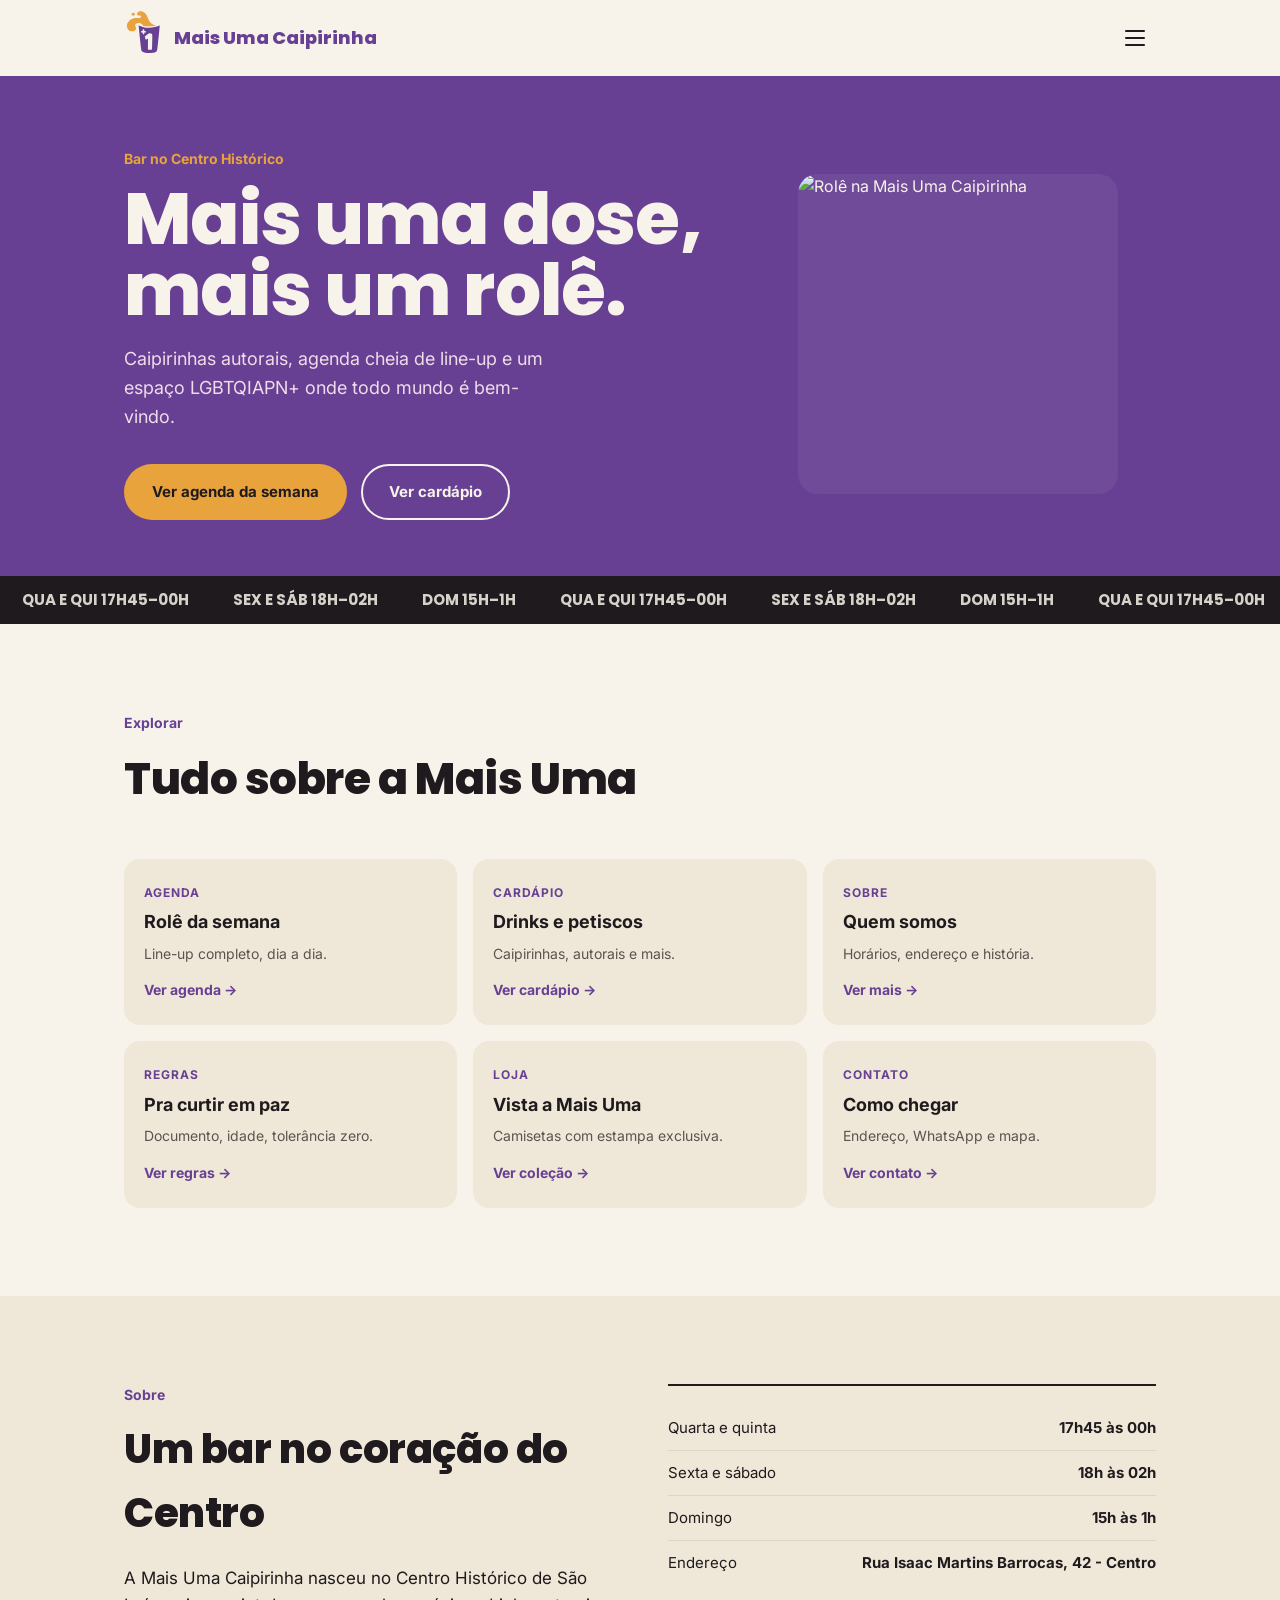
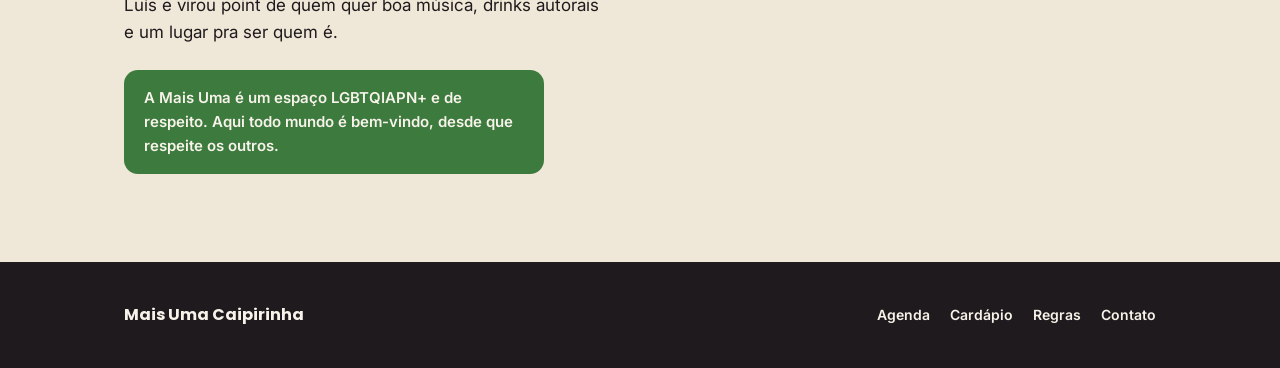
==== index.html @ 47f9c86f "primeiro commit" ====
<!DOCTYPE html>
<html lang="pt-BR">
<head>
<meta charset="UTF-8">
<meta name="viewport" content="width=device-width, initial-scale=1.0">
<meta name="color-scheme" content="light">
<meta name="description" content="Bar no Centro Histórico de São Luís. Caipirinhas autorais, agenda semanal de DJs e espaço LGBTQIAPN+.">
<link rel="icon" type="image/svg+xml" href="assets/img/favicon.svg">
<link rel="alternate icon" href="assets/img/favicon-32.png">
<link rel="apple-touch-icon" href="assets/img/apple-touch-icon.png">
<link rel="preconnect" href="https://fonts.googleapis.com">
<link rel="preconnect" href="https://fonts.gstatic.com" crossorigin>
<link href="https://fonts.googleapis.com/css2?family=Poppins:wght@700;800&family=Inter:wght@400;500;600;700&display=swap" rel="stylesheet">
<link rel="stylesheet" href="assets/css/styles.css">
<meta property="og:title" content="Mais Uma Caipirinha">
<meta property="og:description" content="Bar no Centro Histórico de São Luís. Caipirinhas autorais, agenda semanal de DJs e espaço LGBTQIAPN+.">
<meta property="og:type" content="website">
<meta property="og:locale" content="pt_BR">
<title>Mais Uma Caipirinha</title>
</head>
<body>

<header class="site-header">
  <div class="wrap header-row">
    <a href="index.html" class="nav-brand">
      <img src="assets/img/icon.svg" class="brand-icon" alt="Mais Uma Caipirinha">
      <span class="wordmark">Mais Uma Caipirinha</span>
    </a>
    <button class="menu-toggle" id="menuToggle" aria-expanded="false" aria-controls="siteMenu" aria-label="Abrir menu">
      <span class="bar"></span><span class="bar"></span><span class="bar"></span>
    </button>
  </div>
  <nav id="siteMenu" class="site-menu">
    <a href="index.html" class="active">Início</a>
    <a href="agenda.html">Agenda</a>
    <a href="cardapio.html">Cardápio</a>
    <a href="sobre.html">Sobre</a>
    <a href="regras.html">Regras</a>
    <a href="loja.html">Loja</a>
    <a href="contato.html">Contato</a>
    <a href="contato.html" class="menu-cta">Como chegar</a>
  </nav>
</header>

<header class="hero">
  <div class="wrap">
    <div>
      <div class="hero-eyebrow">Bar no Centro Histórico</div>
      <h1>Mais uma dose,<br>mais um rolê.</h1>
      <p>Caipirinhas autorais, agenda cheia de line-up e um espaço LGBTQIAPN+ onde todo mundo é bem-vindo.</p>
      <div class="hero-actions">
        <a href="agenda.html" class="btn btn-amber">Ver agenda da semana</a>
        <a href="cardapio.html" class="btn btn-outline">Ver cardápio</a>
      </div>
    </div>
    <div class="hero-photo">
      <img src="assets/img/roles/role-1.png" alt="Rolê na Mais Uma Caipirinha" class="active">
      <img src="assets/img/roles/role-2.png" alt="Rolê na Mais Uma Caipirinha">
      <img src="assets/img/roles/role-3.png" alt="Rolê na Mais Uma Caipirinha">
      <img src="assets/img/roles/role-4.png" alt="Rolê na Mais Uma Caipirinha">
      <img src="assets/img/roles/role-5.png" alt="Rolê na Mais Uma Caipirinha">
      <img src="assets/img/roles/role-6.png" alt="Rolê na Mais Uma Caipirinha">
    </div>
  </div>
  <div class="hero-strip">
  <div class="hero-strip-track">
    <span>QUA E QUI 17H45–00H</span><span>SEX E SÁB 18H–02H</span><span>DOM 15H–1H</span>
    <span>QUA E QUI 17H45–00H</span><span>SEX E SÁB 18H–02H</span><span>DOM 15H–1H</span>
    <span>QUA E QUI 17H45–00H</span><span>SEX E SÁB 18H–02H</span><span>DOM 15H–1H</span>
    <span>QUA E QUI 17H45–00H</span><span>SEX E SÁB 18H–02H</span><span>DOM 15H–1H</span>
  </div>
</div>
</header>

<section>
  <div class="wrap">
    <div class="section-head">
      <div class="section-tag">Explorar</div>
      <h2>Tudo sobre a Mais Uma</h2>
    </div>
    <div class="quick-links">
      <a class="quick-card" href="agenda.html">
        <span class="qc-tag">Agenda</span>
        <span class="qc-title">Rolê da semana</span>
        <span class="qc-desc">Line-up completo, dia a dia.</span>
        <span class="qc-link">Ver agenda →</span>
      </a>
      <a class="quick-card" href="cardapio.html">
        <span class="qc-tag">Cardápio</span>
        <span class="qc-title">Drinks e petiscos</span>
        <span class="qc-desc">Caipirinhas, autorais e mais.</span>
        <span class="qc-link">Ver cardápio →</span>
      </a>
      <a class="quick-card" href="sobre.html">
        <span class="qc-tag">Sobre</span>
        <span class="qc-title">Quem somos</span>
        <span class="qc-desc">Horários, endereço e história.</span>
        <span class="qc-link">Ver mais →</span>
      </a>
      <a class="quick-card" href="regras.html">
        <span class="qc-tag">Regras</span>
        <span class="qc-title">Pra curtir em paz</span>
        <span class="qc-desc">Documento, idade, tolerância zero.</span>
        <span class="qc-link">Ver regras →</span>
      </a>
      <a class="quick-card" href="loja.html">
        <span class="qc-tag">Loja</span>
        <span class="qc-title">Vista a Mais Uma</span>
        <span class="qc-desc">Camisetas com estampa exclusiva.</span>
        <span class="qc-link">Ver coleção →</span>
      </a>
      <a class="quick-card" href="contato.html">
        <span class="qc-tag">Contato</span>
        <span class="qc-title">Como chegar</span>
        <span class="qc-desc">Endereço, WhatsApp e mapa.</span>
        <span class="qc-link">Ver contato →</span>
      </a>
    </div>
  </div>
</section>

<section class="home-sobre">
  <div class="wrap">
    <div>
      <div class="section-tag">Sobre</div>
      <h2 style="font-size:clamp(28px,4vw,40px); margin-bottom:20px;">Um bar no coração do Centro</h2>
      <p style="font-size:17px; max-width:480px; margin-bottom:16px;">A Mais Uma Caipirinha nasceu no Centro Histórico de São Luís e virou point de quem quer boa música, drinks autorais e um lugar pra ser quem é.</p>
      <div class="badge-inclusivo">A Mais Uma é um espaço LGBTQIAPN+ e de respeito. Aqui todo mundo é bem-vindo, desde que respeite os outros.</div>
    </div>
    <div class="horarios">
      <div class="linha"><span>Quarta e quinta</span><b>17h45 às 00h</b></div>
      <div class="linha"><span>Sexta e sábado</span><b>18h às 02h</b></div>
      <div class="linha"><span>Domingo</span><b>15h às 1h</b></div>
      <div class="linha" style="border-bottom:none;"><span>Endereço</span><b>Rua Isaac Martins Barrocas, 42 - Centro</b></div>
    </div>
  </div>
</section>

<footer>
  <div class="wrap">
    <div class="f-brand">Mais Uma Caipirinha</div>
    <div class="f-links">
      <a href="agenda.html">Agenda</a>
      <a href="cardapio.html">Cardápio</a>
      <a href="regras.html">Regras</a>
      <a href="contato.html">Contato</a>
    </div>
  </div>
</footer>

<script src="assets/js/nav.js"></script>
<script src="assets/js/hero-carousel.js"></script>
</body>
</html>
---- assets/css/styles.css ----
:root{
  --magenta:#674094;
  --magenta-dark:#3F275B;
  --amber:#E8A33D;
  --amber-dark:#B87A22;
  --verde:#3D7A3E;
  --verde-dark:#28522A;
  --creme:#F7F3EA;
  --creme-2:#EFE8D8;
  --tinta:#1F1A1D;
}
*{margin:0;padding:0;box-sizing:border-box;}
html{scroll-behavior:smooth; color-scheme:light; background:var(--creme);}
body{
  font-family:'Inter',sans-serif;
  background:var(--creme);
  color:var(--tinta);
  line-height:1.6;
  color-scheme:light;
}
h1,h2,h3,.display{
  font-family:'Poppins',sans-serif;
  font-weight:800;
  text-transform:none;
  letter-spacing:-0.01em;
  color:var(--tinta);
}
a{color:inherit;text-decoration:none;}
img{max-width:100%;display:block;}
.wrap{max-width:1080px;margin:0 auto;padding:0 24px;}
section{padding:88px 0; background:var(--creme); color:var(--tinta);}

/* HEADER + MENU HAMBURGUER */
.site-header{
  position:sticky;top:0;z-index:50;
  background:var(--creme);
}
.header-row{display:flex;align-items:center;justify-content:space-between;padding:14px 24px;}
.nav-brand{display:flex;align-items:center;gap:10px;}
.nav-brand img{width:40px;height:48px;}
.brand-icon{width:40px;height:48px;flex-shrink:0;transform:translateY(-6px);}
.wordmark{font-family:'Poppins',sans-serif;font-weight:800;font-size:18px;color:var(--magenta);white-space:nowrap;}

.menu-toggle{
  width:42px;height:42px;flex-shrink:0;
  display:flex;flex-direction:column;align-items:center;justify-content:center;gap:5px;
  background:none;border:none;border-radius:10px;cursor:pointer;
}
.menu-toggle .bar{width:20px;height:2px;background:var(--tinta);border-radius:2px;transition:transform .2s ease,opacity .2s ease;}
.menu-toggle[aria-expanded="true"] .bar:nth-child(1){transform:translateY(7px) rotate(45deg);}
.menu-toggle[aria-expanded="true"] .bar:nth-child(2){opacity:0;}
.menu-toggle[aria-expanded="true"] .bar:nth-child(3){transform:translateY(-7px) rotate(-45deg);}

.site-menu{
  max-height:0;overflow:hidden;
  display:flex;flex-direction:column;
  background:var(--creme);
  transition:max-height .28s ease;
}
.site-menu.open{max-height:480px;border-top:2px solid var(--tinta);}
.site-menu a{padding:16px 24px;font-weight:600;font-size:15px;border-bottom:1px solid #e5ddcb;}
.site-menu a.active{color:var(--magenta);}
.site-menu a.menu-cta{
  background:var(--magenta);color:var(--creme);text-align:center;
  margin:12px 24px;border-radius:30px;border-bottom:none;font-weight:700;
}

/* HERO */
.hero{
  background:var(--magenta);
  color:var(--creme);
  padding:72px 0 0;
  overflow:hidden;
  position:relative;
}
.hero .wrap{display:grid;grid-template-columns:1.2fr 0.8fr;gap:40px;align-items:center;padding-bottom:56px;}
.hero-eyebrow{font-size:14px;font-weight:700;color:var(--amber);margin-bottom:14px;}
.hero h1{font-size:clamp(40px,6vw,72px);line-height:0.98;margin-bottom:20px;color:var(--creme);}
.hero p{font-size:18px;max-width:440px;color:#EFDCE9;margin-bottom:32px;}
.hero-actions{display:flex;gap:14px;flex-wrap:wrap;}
.btn{
  display:inline-block;padding:14px 26px;border-radius:30px;font-weight:700;font-size:15px;
  border:2px solid transparent;
}
.btn-amber{background:var(--amber);color:var(--tinta);}
.btn-outline{border-color:var(--creme);color:var(--creme);}
.hero-photo{
  width:100%;aspect-ratio:1/1;max-width:320px;margin:0 auto;
  border-radius:20px;overflow:hidden;position:relative;
  background:rgba(255,255,255,0.06);
}
.hero-photo img{
  position:absolute;inset:0;width:100%;height:100%;object-fit:cover;
  opacity:0;transition:opacity 1s ease;
}
.hero-photo img.active{opacity:1;}
.hero-strip{
  background:var(--tinta);color:var(--creme);
  overflow:hidden;white-space:nowrap;
  padding:12px 0;
}
.hero-strip-track{
  display:flex;width:max-content;
  animation:marquee 16s linear infinite;
}
.hero-strip span{
  padding:0 22px;opacity:.85;
  font-family:'Poppins';font-weight:700;font-size:15px;
}
@keyframes marquee{
  from{transform:translateX(0);}
  to{transform:translateX(-50%);}
}
@media (prefers-reduced-motion:reduce){
  .hero-strip-track{animation:none;}
}

/* PAGE HEADER (usado nas páginas internas, sem hero grande) */
.page-hero{background:var(--magenta);color:var(--creme);padding:56px 0;}
.page-hero .section-tag{color:var(--amber);}
.page-hero h1{color:var(--creme);font-size:clamp(32px,5vw,52px);}
.page-hero p{margin-top:10px;font-size:16px;color:#EFDCE9;max-width:520px;}

/* AGENDA */
.section-head{margin-bottom:44px;max-width:600px;}
.section-tag{font-size:14px;font-weight:700;color:var(--magenta);margin-bottom:10px;}
.section-head h2{font-size:clamp(30px,4vw,44px);}
.agenda-list{display:flex;flex-direction:column;border-top:2px solid var(--tinta);}
.agenda-item{
  display:grid;grid-template-columns:110px 1fr auto;gap:20px;align-items:center;
  padding:20px 0;border-bottom:2px solid var(--tinta);
}
.agenda-day{font-family:'Poppins';font-weight:800;font-size:22px;color:var(--magenta);line-height:1.1;}
.agenda-day span{display:block;font-family:'Inter';font-size:11px;font-weight:600;color:var(--tinta);text-transform:uppercase;letter-spacing:1px;margin-top:2px;}
.agenda-title{font-weight:700;font-size:17px;margin-bottom:4px;}
.agenda-line{font-size:14px;color:#5a5450;}
.agenda-tag{
  background:var(--verde);color:var(--creme);font-size:12px;font-weight:700;
  padding:6px 14px;border-radius:20px;white-space:nowrap;
}
.agenda-note{margin-top:20px;font-size:14px;color:#5a5450;}

/* CARDAPIO */
.cardapio{background:var(--tinta);color:var(--creme);}
.cardapio .section-tag{color:var(--amber);}
.cardapio-grid{display:grid;grid-template-columns:repeat(2,1fr);gap:2px;background:#3a3436;}
.cardapio-cat{background:var(--tinta);padding:28px;}
.cardapio-cat h3{color:var(--amber);font-size:20px;margin-bottom:16px;}
.cardapio-cat ul{list-style:none;}
.cardapio-cat li{
  display:flex;justify-content:space-between;gap:10px;
  padding:9px 0;border-bottom:1px solid #3a3436;font-size:15px;
}
.cardapio-cat li span:last-child{color:var(--amber);font-weight:700;white-space:nowrap;}
.cardapio-foot{margin-top:36px;}

/* SOBRE */
.sobre .wrap{display:grid;grid-template-columns:1fr 1fr;gap:56px;align-items:start;}
.sobre p{font-size:17px;margin-bottom:16px;max-width:480px;}
.badge-inclusivo{
  display:inline-block;background:var(--verde);color:var(--creme);
  padding:16px 20px;border-radius:14px;font-weight:600;font-size:15px;margin-top:8px;max-width:420px;
}
.horarios{border-top:2px solid var(--tinta);padding-top:20px;}
.horarios .linha{display:flex;justify-content:space-between;padding:10px 0;border-bottom:1px solid #ddd5c4;font-size:15px;}
.horarios .linha b{font-weight:700;}

/* REGRAS */
.regras{background:var(--creme-2);}
.regras-grid{display:grid;grid-template-columns:repeat(2,1fr);gap:16px;}
.regra-item{
  background:var(--creme);border:2px solid var(--tinta);border-radius:14px;
  padding:18px 20px;font-size:15px;font-weight:600;display:flex;gap:12px;align-items:flex-start;
}
.regra-item .n{font-family:'Poppins';font-weight:700;color:var(--magenta);font-size:16px;}
.regras-destaque{
  margin-top:24px;background:var(--verde);color:var(--creme);
  padding:22px 26px;border-radius:14px;font-weight:600;font-size:16px;
}

/* LOJA */
.loja-intro{margin-bottom:36px;max-width:560px;}
.product-grid{display:grid;grid-template-columns:repeat(2,1fr);gap:24px;}
.product-card{background:var(--creme-2);border-radius:16px;overflow:hidden;}
.product-photo{
  aspect-ratio:1/1;border-bottom:2px dashed var(--amber-dark);
  display:flex;flex-direction:column;align-items:center;justify-content:center;gap:8px;
  background:var(--creme);color:#8a8072;text-align:center;padding:16px;
}
.product-photo .pp-icon{font-size:30px;}
.product-photo .pp-text{font-size:12px;font-weight:600;max-width:160px;}
.product-info{padding:18px 20px;}
.product-info .p-name{font-weight:700;font-size:16px;margin-bottom:4px;}
.product-info .p-price{font-family:'Poppins';font-weight:800;font-size:22px;color:var(--magenta);margin:2px 0 8px;}
.product-info .p-desc{font-size:13px;color:#5a5450;}
.loja-note{margin-top:28px;font-size:14px;color:#5a5450;}
.loja-note p{margin-bottom:4px;}

/* CONTATO */
.contato{background:var(--magenta);color:var(--creme);}
.contato .wrap{display:grid;grid-template-columns:1fr 1fr;gap:48px;}
.contato h2{color:var(--creme);}
.contato-info .linha{display:flex;gap:12px;padding:12px 0;border-bottom:1px solid #A94B84;font-size:15px;}
.mapa-embed{
  border-radius:16px;overflow:hidden;height:260px;
  border:2px solid var(--amber);
}
.mapa-embed iframe{display:block;width:100%;height:100%;}

/* HOME - cartão de visita */
.quick-links{display:grid;grid-template-columns:repeat(3,1fr);gap:16px;}
.quick-card{
  background:var(--creme-2);border-radius:16px;padding:24px 20px;
  display:flex;flex-direction:column;gap:6px;
}
.quick-card .qc-tag{font-size:12px;font-weight:700;color:var(--magenta);text-transform:uppercase;letter-spacing:1px;}
.quick-card .qc-title{font-size:18px;font-weight:700;}
.quick-card .qc-desc{font-size:14px;color:#5a5450;}
.quick-card .qc-link{margin-top:8px;font-size:14px;font-weight:700;color:var(--magenta);}
.home-sobre{background:var(--creme-2);}
.home-sobre .wrap{display:grid;grid-template-columns:1fr 1fr;gap:56px;align-items:start;}

/* FOOTER */
footer{background:var(--tinta);color:var(--creme);padding:40px 0;}
footer .wrap{display:flex;justify-content:space-between;align-items:center;flex-wrap:wrap;gap:16px;}
footer .f-brand{font-family:'Poppins';font-weight:700;font-size:16px;}
footer .f-links{display:flex;gap:20px;font-size:14px;font-weight:600;}

@media (max-width:760px){
  .hero .wrap{grid-template-columns:1fr;text-align:left;}
  .hero-photo{max-width:220px;margin:0;}
  .sobre .wrap, .contato .wrap, .home-sobre .wrap{grid-template-columns:1fr;}
  .product-grid{grid-template-columns:1fr 1fr;}
  .cardapio-grid{grid-template-columns:1fr;}
  .regras-grid{grid-template-columns:1fr;}
  .quick-links{grid-template-columns:1fr 1fr;}
  .agenda-item{grid-template-columns:70px 1fr;}
  .agenda-item .agenda-tag{grid-column:2;justify-self:start;margin-top:6px;}
}
@media (max-width:520px){
  .quick-links{grid-template-columns:1fr;}
  .product-grid{grid-template-columns:1fr;}
}
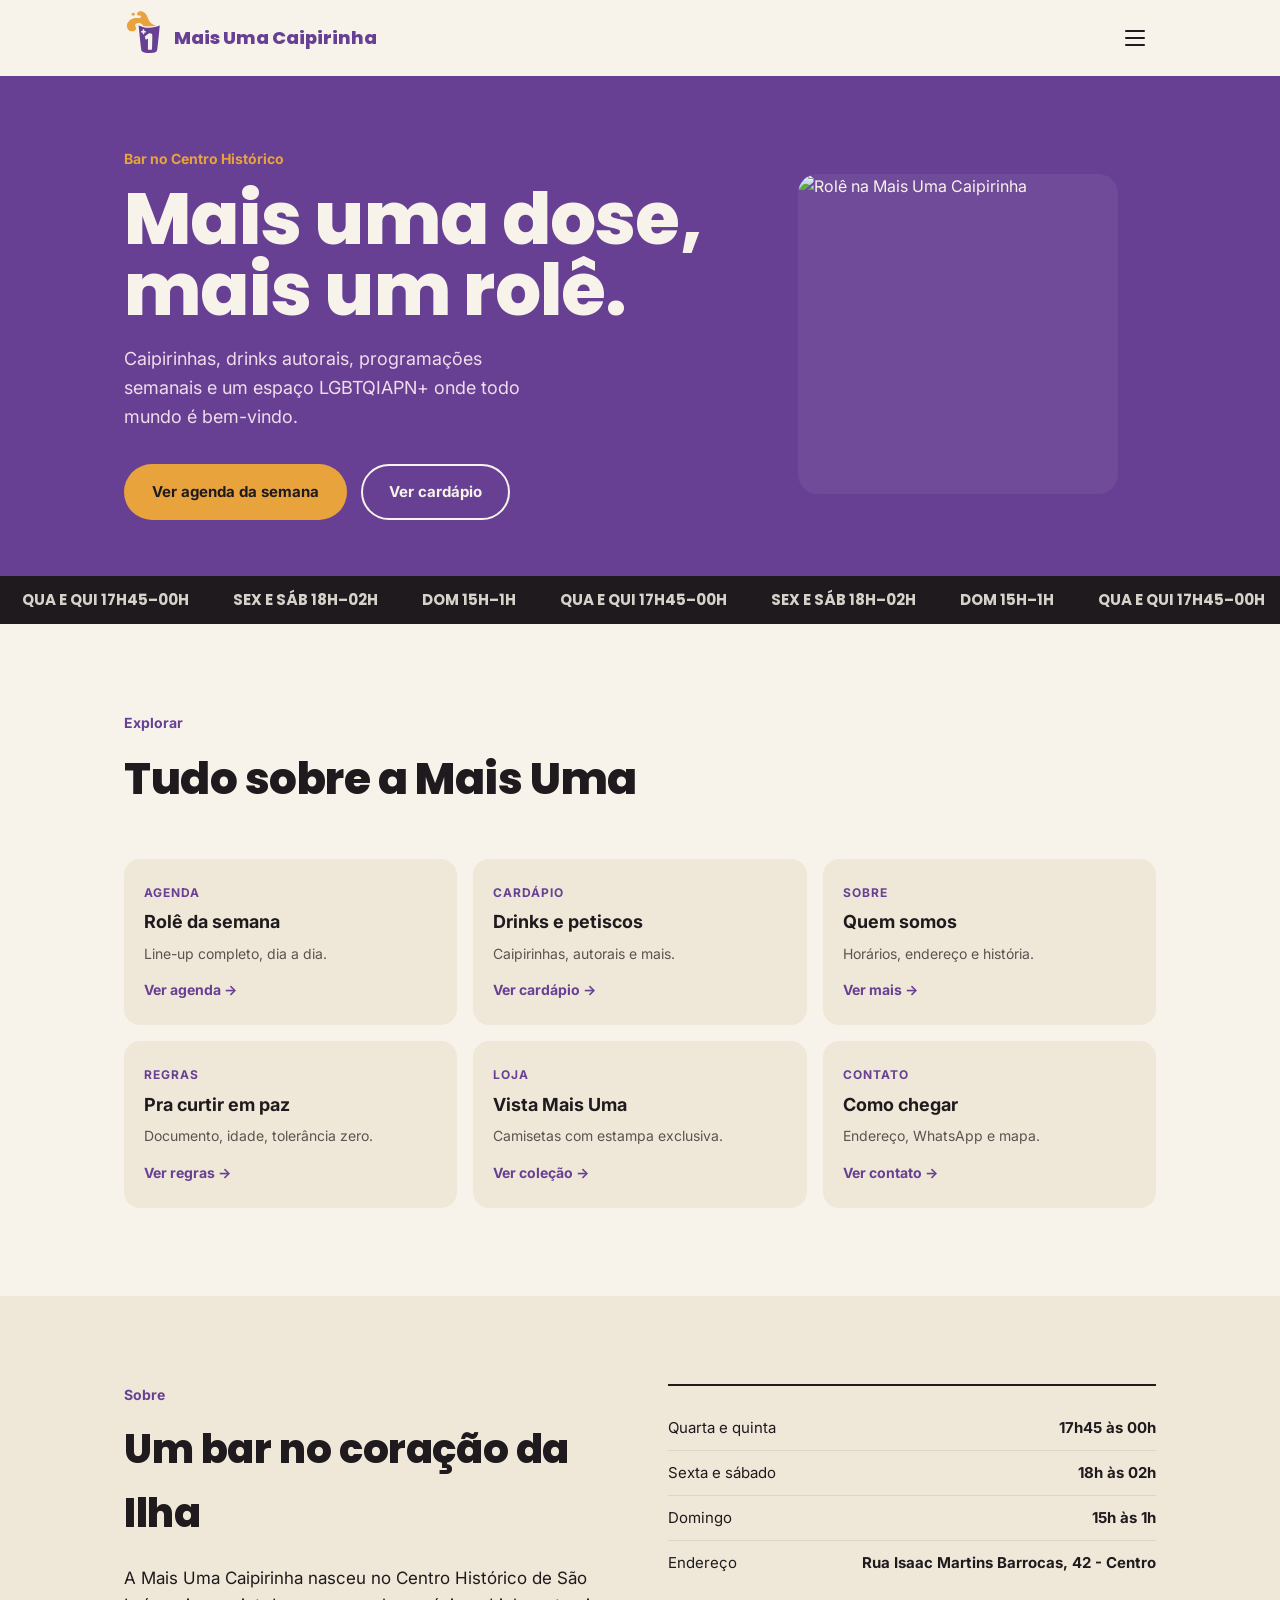
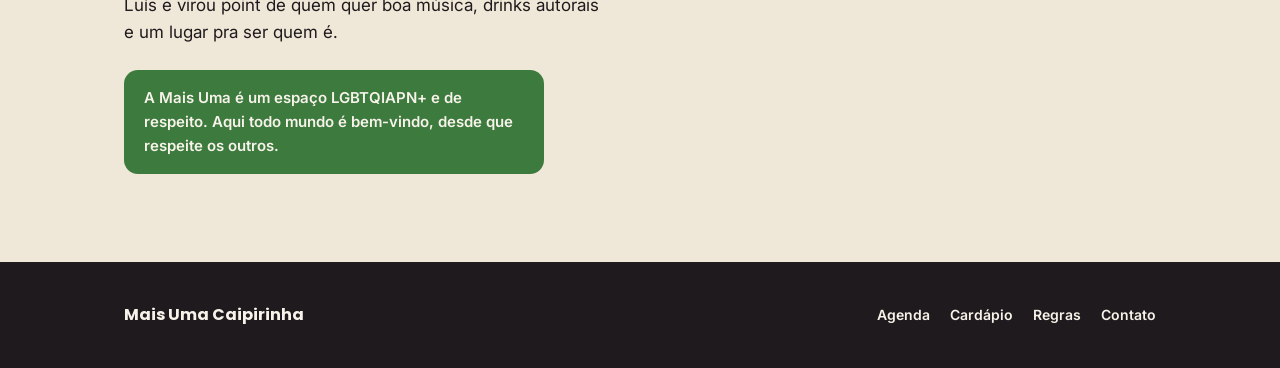
==== commit 597902e3: "Painel admin" ====
--- a/index.html
+++ b/index.html
@@ -5,9 +5,7 @@
 <meta name="viewport" content="width=device-width, initial-scale=1.0">
 <meta name="color-scheme" content="light">
 <meta name="description" content="Bar no Centro Histórico de São Luís. Caipirinhas autorais, agenda semanal de DJs e espaço LGBTQIAPN+.">
-<link rel="icon" type="image/svg+xml" href="assets/img/favicon.svg">
-<link rel="alternate icon" href="assets/img/favicon-32.png">
-<link rel="apple-touch-icon" href="assets/img/apple-touch-icon.png">
+<link rel="icon" type="image/svg+xml" href="assets/img/favicon.png">
 <link rel="preconnect" href="https://fonts.googleapis.com">
 <link rel="preconnect" href="https://fonts.gstatic.com" crossorigin>
 <link href="https://fonts.googleapis.com/css2?family=Poppins:wght@700;800&family=Inter:wght@400;500;600;700&display=swap" rel="stylesheet">
@@ -47,7 +45,7 @@
     <div>
       <div class="hero-eyebrow">Bar no Centro Histórico</div>
       <h1>Mais uma dose,<br>mais um rolê.</h1>
-      <p>Caipirinhas autorais, agenda cheia de line-up e um espaço LGBTQIAPN+ onde todo mundo é bem-vindo.</p>
+      <p>Caipirinhas, drinks autorais, programações semanais e um espaço LGBTQIAPN+ onde todo mundo é bem-vindo.</p>
       <div class="hero-actions">
         <a href="agenda.html" class="btn btn-amber">Ver agenda da semana</a>
         <a href="cardapio.html" class="btn btn-outline">Ver cardápio</a>
@@ -105,7 +103,7 @@
       </a>
       <a class="quick-card" href="loja.html">
         <span class="qc-tag">Loja</span>
-        <span class="qc-title">Vista a Mais Uma</span>
+        <span class="qc-title">Vista Mais Uma</span>
         <span class="qc-desc">Camisetas com estampa exclusiva.</span>
         <span class="qc-link">Ver coleção →</span>
       </a>
@@ -123,7 +121,7 @@
   <div class="wrap">
     <div>
       <div class="section-tag">Sobre</div>
-      <h2 style="font-size:clamp(28px,4vw,40px); margin-bottom:20px;">Um bar no coração do Centro</h2>
+      <h2 style="font-size:clamp(28px,4vw,40px); margin-bottom:20px;">Um bar no coração da Ilha</h2>
       <p style="font-size:17px; max-width:480px; margin-bottom:16px;">A Mais Uma Caipirinha nasceu no Centro Histórico de São Luís e virou point de quem quer boa música, drinks autorais e um lugar pra ser quem é.</p>
       <div class="badge-inclusivo">A Mais Uma é um espaço LGBTQIAPN+ e de respeito. Aqui todo mundo é bem-vindo, desde que respeite os outros.</div>
     </div>
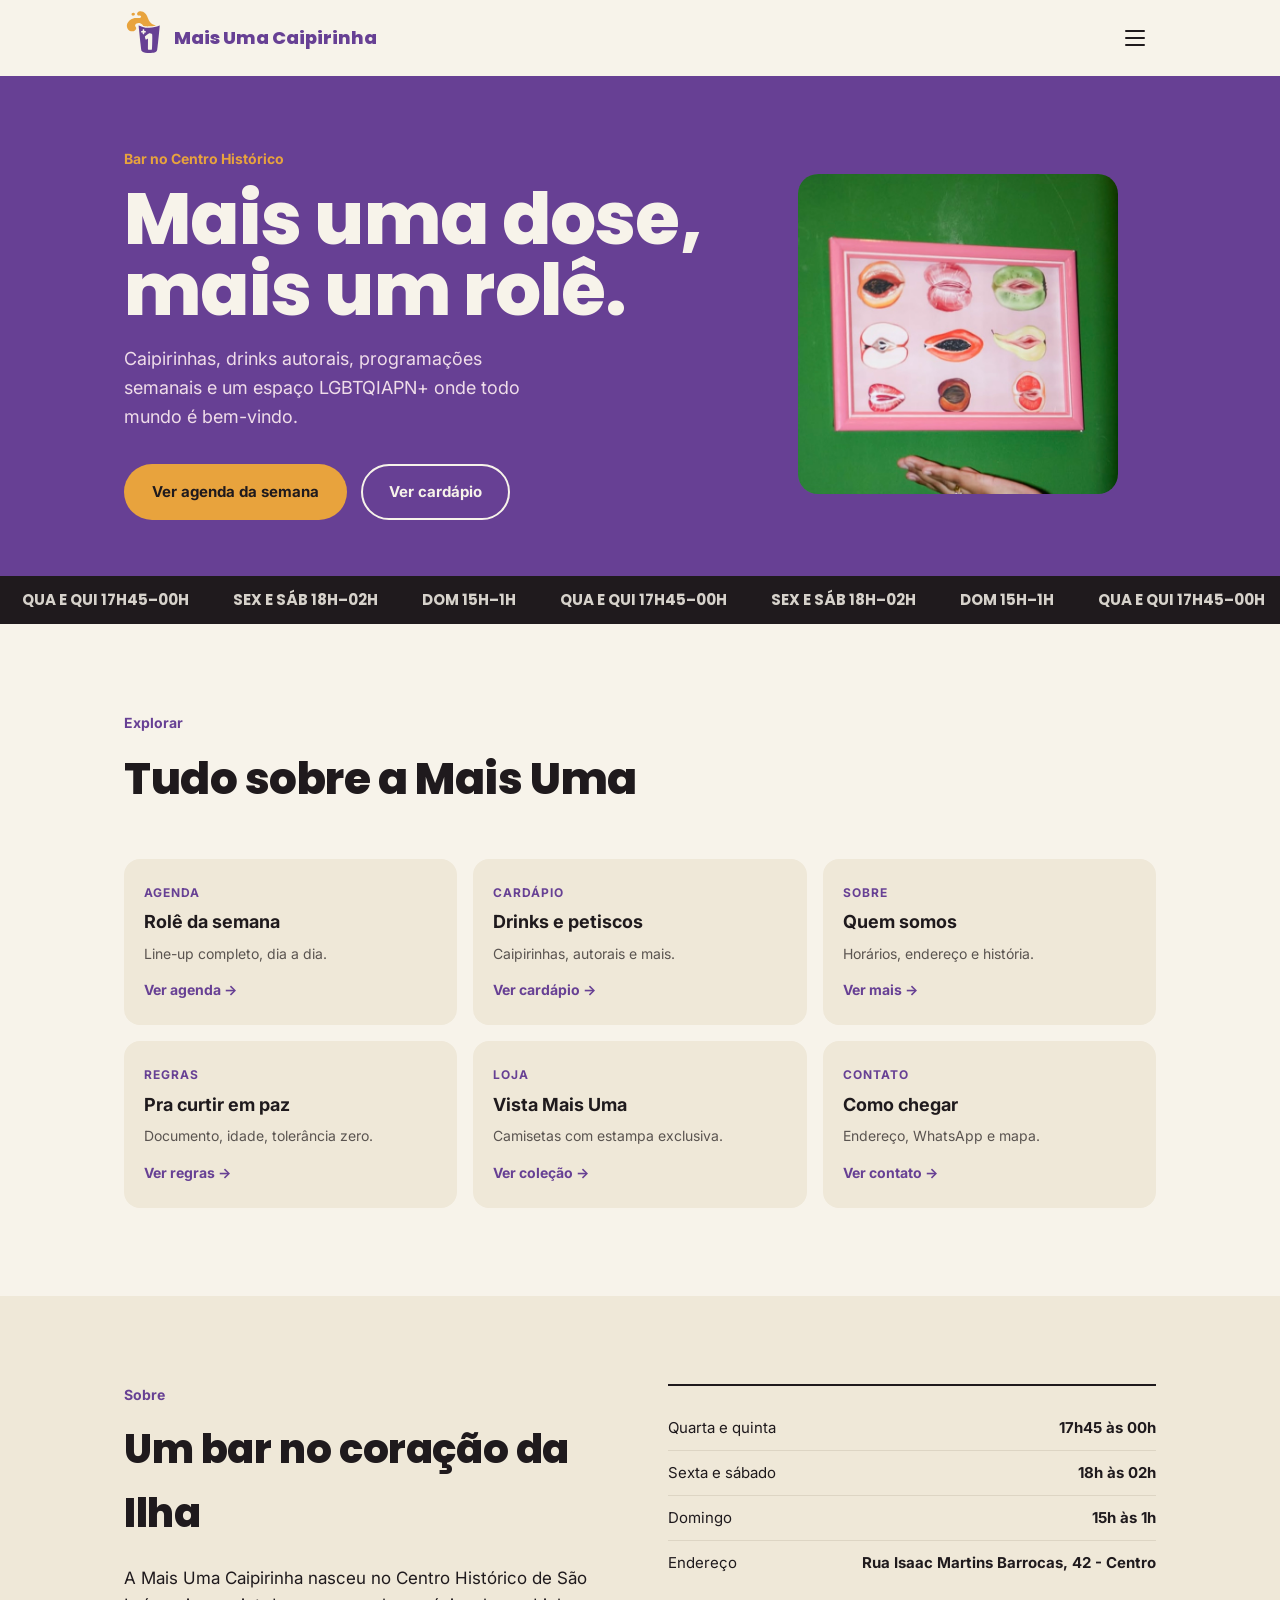
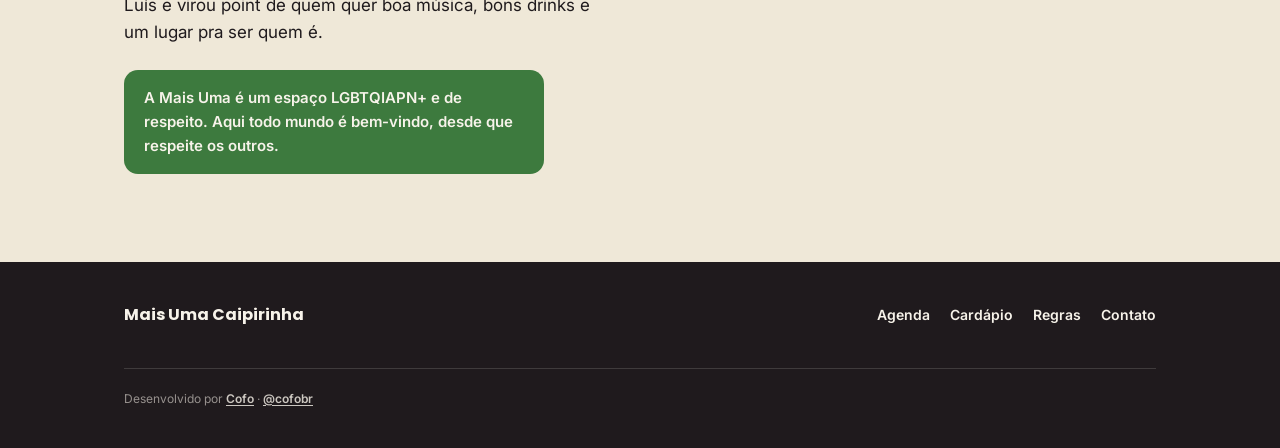
==== commit 7fc36ccf: "Melhorias" ====
--- a/index.html
+++ b/index.html
@@ -5,7 +5,7 @@
 <meta name="viewport" content="width=device-width, initial-scale=1.0">
 <meta name="color-scheme" content="light">
 <meta name="description" content="Bar no Centro Histórico de São Luís. Caipirinhas autorais, agenda semanal de DJs e espaço LGBTQIAPN+.">
-<link rel="icon" type="image/svg+xml" href="assets/img/favicon.png">
+<link rel="icon" type="image/png" href="assets/img/favicon.png">
 <link rel="preconnect" href="https://fonts.googleapis.com">
 <link rel="preconnect" href="https://fonts.gstatic.com" crossorigin>
 <link href="https://fonts.googleapis.com/css2?family=Poppins:wght@700;800&family=Inter:wght@400;500;600;700&display=swap" rel="stylesheet">
@@ -122,7 +122,7 @@
     <div>
       <div class="section-tag">Sobre</div>
       <h2 style="font-size:clamp(28px,4vw,40px); margin-bottom:20px;">Um bar no coração da Ilha</h2>
-      <p style="font-size:17px; max-width:480px; margin-bottom:16px;">A Mais Uma Caipirinha nasceu no Centro Histórico de São Luís e virou point de quem quer boa música, drinks autorais e um lugar pra ser quem é.</p>
+      <p style="font-size:17px; max-width:480px; margin-bottom:16px;">A Mais Uma Caipirinha nasceu no Centro Histórico de São Luís e virou point de quem quer boa música, bons drinks e um lugar pra ser quem é.</p>
       <div class="badge-inclusivo">A Mais Uma é um espaço LGBTQIAPN+ e de respeito. Aqui todo mundo é bem-vindo, desde que respeite os outros.</div>
     </div>
     <div class="horarios">
@@ -143,6 +143,9 @@
       <a href="regras.html">Regras</a>
       <a href="contato.html">Contato</a>
     </div>
+    <div class="f-credit">
+      Desenvolvido por <a href="https://cofobr.com.br" target="_blank" rel="noopener">Cofo</a> · <a href="https://instagram.com/cofobr" target="_blank" rel="noopener">@cofobr</a>
+    </div>
   </div>
 </footer>
 
--- a/assets/css/styles.css
+++ b/assets/css/styles.css
@@ -167,16 +167,36 @@
 
 /* REGRAS */
 .regras{background:var(--creme-2);}
+.regras-subhead{font-weight:700;font-size:16px;margin:36px 0 14px;color:var(--magenta);}
+.regras-subhead:first-of-type{margin-top:0;}
 .regras-grid{display:grid;grid-template-columns:repeat(2,1fr);gap:16px;}
 .regra-item{
   background:var(--creme);border:2px solid var(--tinta);border-radius:14px;
   padding:18px 20px;font-size:15px;font-weight:600;display:flex;gap:12px;align-items:flex-start;
 }
+.regra-item.wide{grid-column:1/-1;}
 .regra-item .n{font-family:'Poppins';font-weight:700;color:var(--magenta);font-size:16px;}
+.doc-list{list-style:none;margin-top:10px;padding-left:0;font-weight:400;}
+.doc-list li{font-size:14px;padding:4px 0 4px 18px;position:relative;color:#3a3436;}
+.doc-list li::before{content:"→";position:absolute;left:0;color:var(--amber-dark);font-weight:700;}
 .regras-destaque{
   margin-top:24px;background:var(--verde);color:var(--creme);
   padding:22px 26px;border-radius:14px;font-weight:600;font-size:16px;
 }
+.priority-intro{font-size:15px;color:#3a3436;margin-bottom:18px;max-width:600px;}
+.priority-list{list-style:none;counter-reset:pri;}
+.priority-list li{
+  counter-increment:pri;
+  background:var(--creme);border:2px solid var(--tinta);border-radius:12px;
+  padding:14px 18px 14px 54px;margin-bottom:10px;position:relative;font-size:15px;
+}
+.priority-list li::before{
+  content:counter(pri);
+  position:absolute;left:14px;top:50%;transform:translateY(-50%);
+  width:26px;height:26px;border-radius:50%;background:var(--magenta);color:var(--creme);
+  display:flex;align-items:center;justify-content:center;font-weight:700;font-size:13px;font-family:'Poppins';
+}
+.priority-list b{font-weight:700;}
 
 /* LOJA */
 .loja-intro{margin-bottom:36px;max-width:560px;}
@@ -225,6 +245,12 @@
 footer .wrap{display:flex;justify-content:space-between;align-items:center;flex-wrap:wrap;gap:16px;}
 footer .f-brand{font-family:'Poppins';font-weight:700;font-size:16px;}
 footer .f-links{display:flex;gap:20px;font-size:14px;font-weight:600;}
+.f-credit{
+  width:100%;margin-top:24px;padding-top:20px;border-top:1px solid rgba(247,243,234,0.15);
+  font-size:12px;color:rgba(247,243,234,0.55);
+}
+.f-credit a{color:rgba(247,243,234,0.8);font-weight:600;text-decoration:underline;text-underline-offset:2px;}
+.f-credit a:hover{color:var(--creme);}
 
 @media (max-width:760px){
   .hero .wrap{grid-template-columns:1fr;text-align:left;}
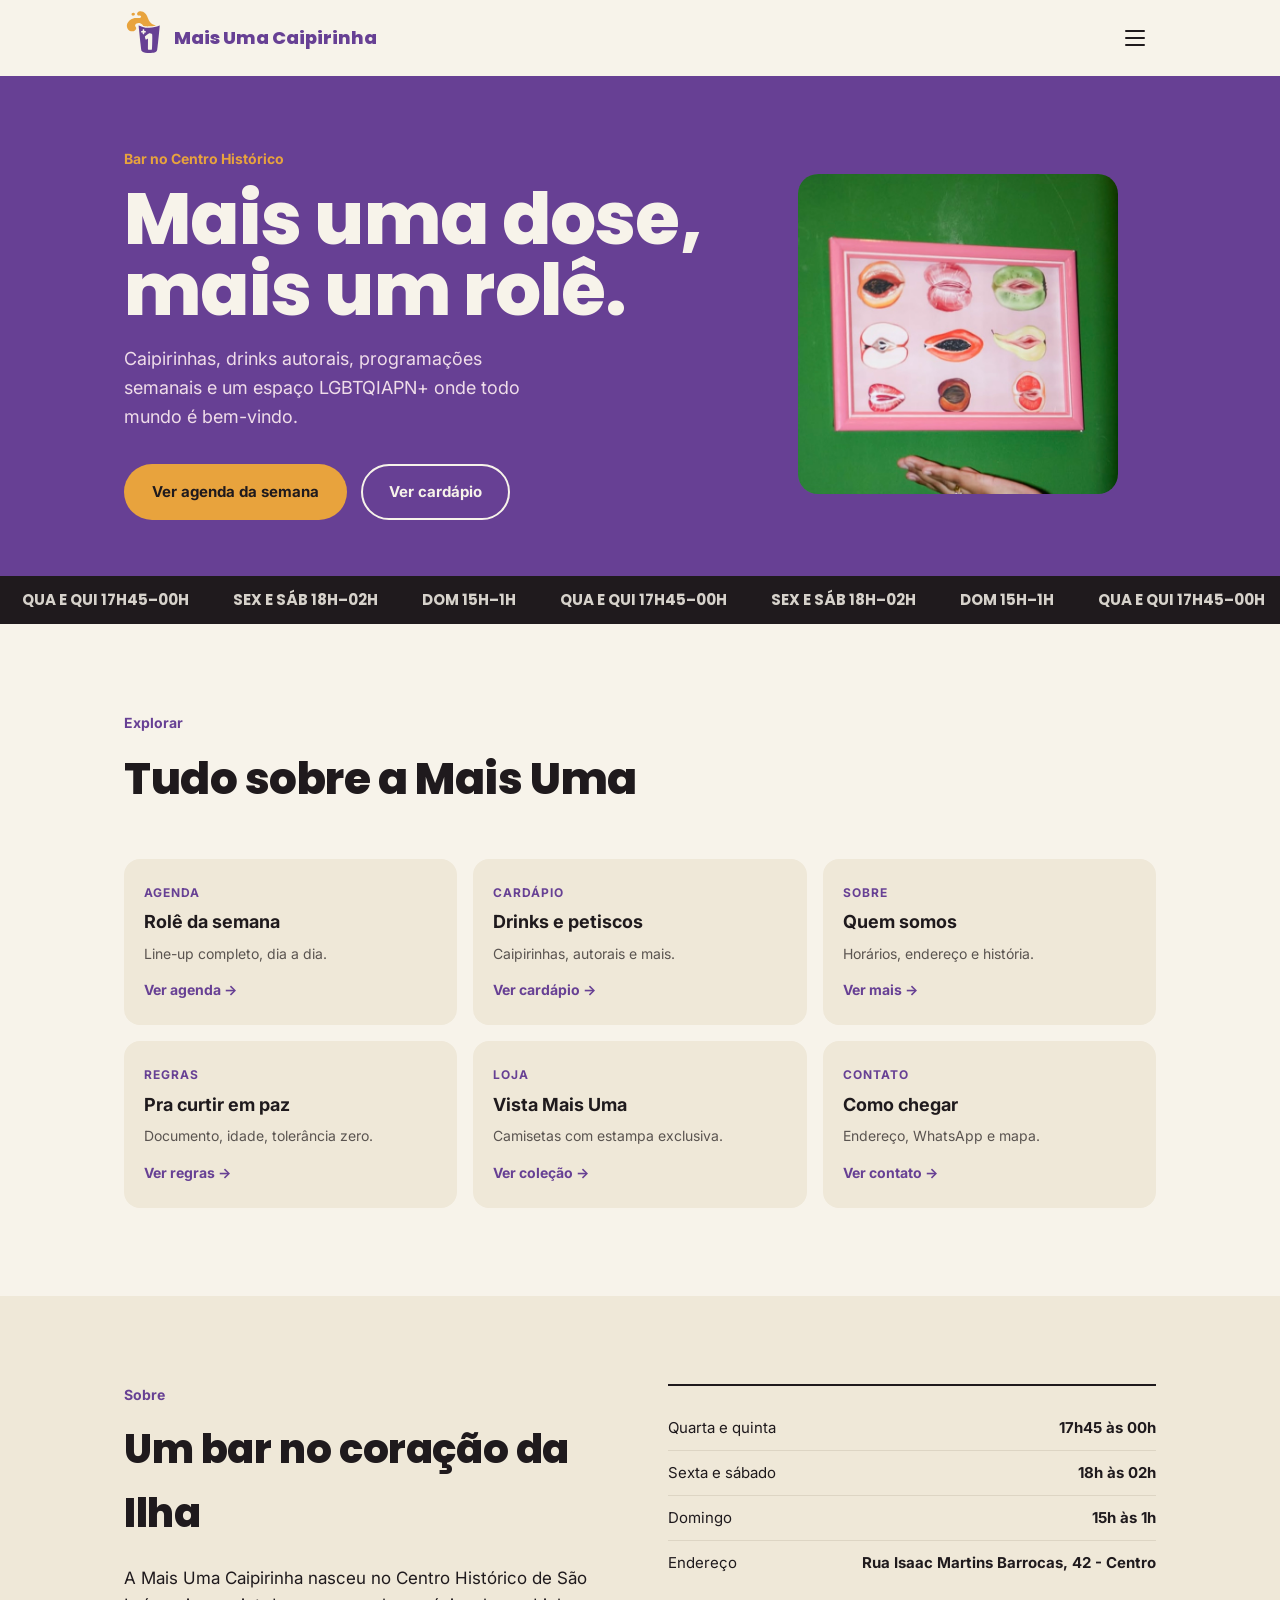
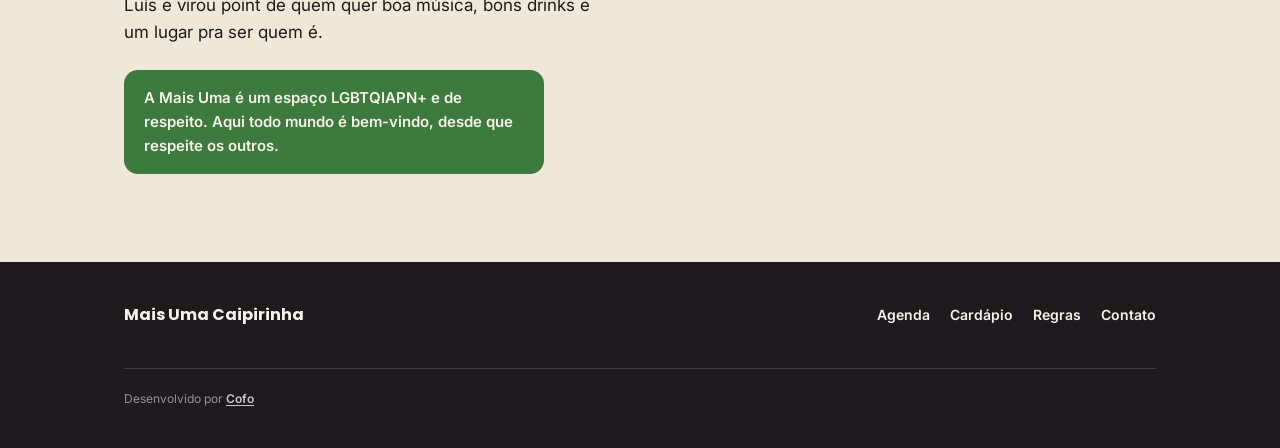
==== commit b4a11a86: "Instagram do Cofo no rodapé" ====
--- a/index.html
+++ b/index.html
@@ -144,7 +144,7 @@
       <a href="contato.html">Contato</a>
     </div>
     <div class="f-credit">
-      Desenvolvido por <a href="https://cofobr.com.br" target="_blank" rel="noopener">Cofo</a> · <a href="https://instagram.com/cofobr" target="_blank" rel="noopener">@cofobr</a>
+      Desenvolvido por <a href="https://instagram.com/cofobr/" target="_blank" rel="noopener">Cofo</a>
     </div>
   </div>
 </footer>
